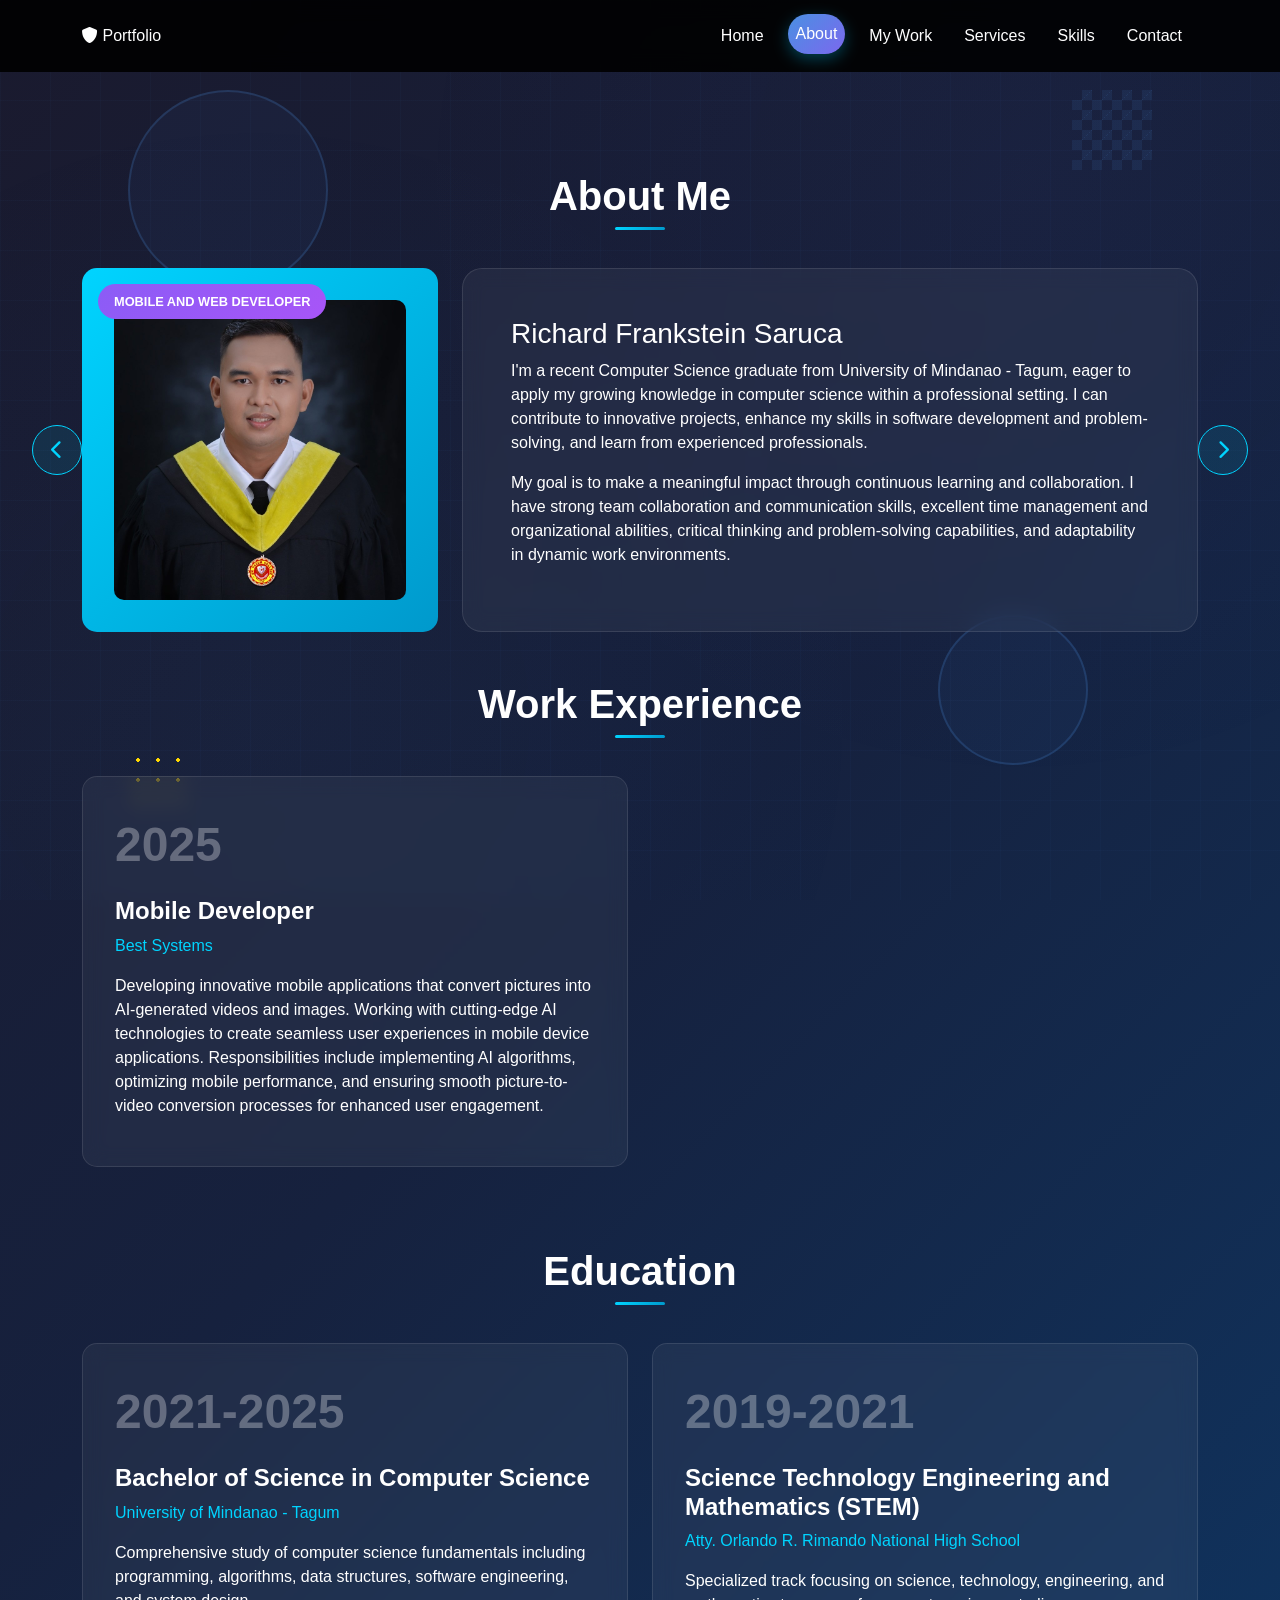
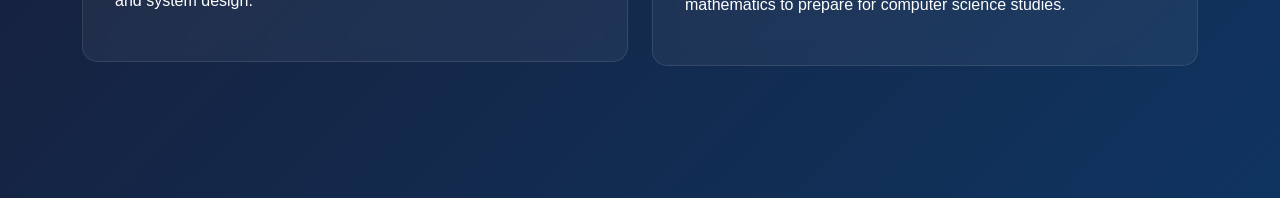
==== about.html @ fc4f5a8f "Initial commit: Portfolio website for Richard Frankstein Saruca" ====
<!DOCTYPE html>
<html lang="en">
  <head>
    <meta charset="UTF-8" />
    <meta name="viewport" content="width=device-width, initial-scale=1.0" />
    <title>About Me - Portfolio</title>
    <link
      href="https://cdn.jsdelivr.net/npm/bootstrap@5.3.0/dist/css/bootstrap.min.css"
      rel="stylesheet"
    />
    <link
      href="https://cdnjs.cloudflare.com/ajax/libs/font-awesome/6.0.0/css/all.min.css"
      rel="stylesheet"
    />
    <link href="styles.css" rel="stylesheet" />
  </head>
  <body>
    <!-- Navigation -->
    <nav class="navbar navbar-expand-lg navbar-dark fixed-top">
      <div class="container
        <a class="navbar-brand" href="index.html">
          <div class="logo">
            <i class="fas fa-shield-alt"></i>
            <span>Portfolio</span>
          </div>
        </a>
        <button
          class="navbar-toggler"
          type="button"
          data-bs-toggle="collapse"
          data-bs-target="#navbarNav"
        >
          <span class="navbar-toggler-icon"></span>
        </button>
        <div class="collapse navbar-collapse" id="navbarNav">
          <ul class="navbar-nav ms-auto">
            <li class="nav-item">
              <a class="nav-link" href="index.html">Home</a>
            </li>
            <li class="nav-item">
              <a class="nav-link active" href="about.html">About</a>
            </li>
            <li class="nav-item">
              <a class="nav-link" href="portfolio.html">My Work</a>
            </li>
            <li class="nav-item">
              <a class="nav-link" href="services.html">Services</a>
            </li>
            <li class="nav-item">
              <a class="nav-link" href="skills.html">Skills</a>
            </li>
            <li class="nav-item">
              <a class="nav-link" href="contact.html">Contact</a>
            </li>
          </ul>
        </div>
      </div>
    </nav>

    <!-- About Section -->
    <section class="about-section">
      <div class="container">
        <h2 class="section-title">About Me</h2>
        <div class="row align-items-center">
          <div class="col-lg-4">
            <div class="profile-card">
              <img
                src="Images/graduation_picture.jpg"
                alt="Richard Frankstein Saruca"
                class="img-fluid"
              />
              <div class="experience-badge">MOBILE AND WEB DEVELOPER</div>
            </div>
          </div>
          <div class="col-lg-8">
            <div class="about-card-main">
              <h3>Richard Frankstein Saruca</h3>
              <p>
                I'm a recent Computer Science graduate from University of Mindanao - Tagum, eager to
                apply my growing knowledge in computer science within a professional setting. I can
                contribute to innovative projects, enhance my skills in software development and
                problem-solving, and learn from experienced professionals.
              </p>
              <p>
                My goal is to make a meaningful impact through continuous learning and
                collaboration. I have strong team collaboration and communication skills, excellent
                time management and organizational abilities, critical thinking and problem-solving
                capabilities, and adaptability in dynamic work environments.
              </p>
            </div>
          </div>
        </div>

        <!-- Work Experience Section -->
        <div class="row mt-5">
          <div class="col-12">
            <h2 class="section-title text-center mb-5">Work Experience</h2>
          </div>
          <div class="col-md-6">
            <div class="timeline-card">
              <div class="timeline-year">2025</div>
              <h4 class="timeline-title">Mobile Developer</h4>
              <div class="timeline-location">Best Systems</div>
              <p>
                Developing innovative mobile applications that convert pictures into AI-generated videos and images. 
                Working with cutting-edge AI technologies to create seamless user experiences in mobile device applications.
                Responsibilities include implementing AI algorithms, optimizing mobile performance, and ensuring smooth 
                picture-to-video conversion processes for enhanced user engagement.
              </p>
            </div>
          </div>
        </div>

        <!-- Education Section -->
        <div class="row mt-5">
          <div class="col-12">
            <h3 class="section-title">Education</h3>
          </div>
          <div class="col-md-6">
            <div class="timeline-card">
              <div class="timeline-year">2021-2025</div>
              <h4 class="timeline-title">Bachelor of Science in Computer Science</h4>
              <div class="timeline-location">University of Mindanao - Tagum</div>
              <p>
                Comprehensive study of computer science fundamentals including programming,
                algorithms, data structures, software engineering, and system design.
              </p>
            </div>
          </div>
          <div class="col-md-6">
            <div class="timeline-card">
              <div class="timeline-year">2019-2021</div>
              <h4 class="timeline-title">Science Technology Engineering and Mathematics (STEM)</h4>
              <div class="timeline-location">Atty. Orlando R. Rimando National High School</div>
              <p>
                Specialized track focusing on science, technology, engineering, and mathematics to
                prepare for computer science studies.
              </p>
            </div>
          </div>
        </div>
      </div>
    </section>

    <!-- Navigation Arrows -->
    <div class="nav-arrow left" onclick="window.location.href='index.html'">
      <i class="fas fa-chevron-left"></i>
    </div>
    <div class="nav-arrow right" onclick="window.location.href='portfolio.html'">
      <i class="fas fa-chevron-right"></i>
    </div>

    <!-- Background Elements -->
    <div class="bg-elements">
      <div class="circle circle-1"></div>
      <div class="circle circle-2"></div>
      <div class="dots-square dots-square-1"></div>
      <div class="dots-square dots-square-2"></div>
      <div class="tech-grid"></div>
    </div>

    <script src="https://cdn.jsdelivr.net/npm/bootstrap@5.3.0/dist/js/bootstrap.bundle.min.js"></script>
    <script src="interactive.js"></script>
  </body>
</html>
---- styles.css ----
/* Reset and Base Styles */
* {
  margin: 0;
  padding: 0;
  box-sizing: border-box;
}

:root {
  --primary-color: #4a90e2;
  --secondary-color: #7b68ee;
  --accent-color: #ff6b35;
  --success-color: #10b981;
  --warning-color: #f59e0b;
  --danger-color: #ef4444;
}

body {
  font-family: "Inter", -apple-system, BlinkMacSystemFont, "Segoe UI", Roboto, sans-serif;
  background: linear-gradient(135deg, #1a1a2e 0%, #16213e 50%, #0f3460 100%);
  color: #ffffff;
  overflow-x: hidden;
  min-height: 100vh;
  transition: all 0.3s ease;
}

/* Static Background */
body::before {
  content: "";
  position: fixed;
  top: 0;
  left: 0;
  width: 100%;
  height: 100%;
  background: radial-gradient(circle at 20% 80%, rgba(74, 144, 226, 0.03) 0%, transparent 50%),
    radial-gradient(circle at 80% 20%, rgba(123, 104, 238, 0.03) 0%, transparent 50%);
  z-index: -2;
}

/* Navigation */
.navbar {
  background: rgba(0, 0, 0, 0.9);
  backdrop-filter: blur(10px);
  padding: 1rem 0;
  z-index: 1000;
  position: relative;
  overflow: hidden;
}

.navbar::before {
  content: "";
  position: absolute;
  top: 0;
  left: -100%;
  width: 100%;
  height: 100%;
  background: linear-gradient(90deg, transparent, rgba(0, 212, 255, 0.1), transparent);
  transition: left 0.5s ease;
}

.navbar:hover::before {
  left: 100%;
}

.navbar-brand .logo {
  display: flex;
  align-items: center;
  gap: 0.5rem;
  font-size: 1.5rem;
  font-weight: 700;
  color: #ffffff;
  text-decoration: none;
  transition: all 0.3s ease;
  position: relative;
}

.navbar-brand .logo:hover {
  transform: scale(1.05);
  text-shadow: 0 0 20px rgba(0, 212, 255, 0.5);
}

.navbar-brand .logo i {
  color: var(--primary-color);
  font-size: 1.8rem;
  transition: all 0.3s ease;
}

.navbar-nav .nav-link {
  color: #ffffff !important;
  font-weight: 500;
  margin: 0 0.5rem;
  transition: all 0.3s ease;
  position: relative;
  padding: 0.5rem 1rem;
  border-radius: 25px;
}

.navbar-nav .nav-link::before {
  content: "";
  position: absolute;
  top: 0;
  left: 0;
  width: 0;
  height: 100%;
  background: linear-gradient(135deg, var(--primary-color), var(--secondary-color));
  border-radius: 25px;
  transition: width 0.3s ease;
  z-index: -1;
}

.navbar-nav .nav-link:hover::before,
.navbar-nav .nav-link.active::before {
  width: 100%;
}

.navbar-nav .nav-link:hover,
.navbar-nav .nav-link.active {
  color: #ffffff !important;
  transform: translateY(-2px);
  box-shadow: 0 5px 15px rgba(0, 212, 255, 0.3);
}

/* Hero Section */
.hero-section {
  position: relative;
  padding: 100px 0;
  min-height: 100vh;
  display: flex;
  align-items: center;
}

.profile-image-container {
  position: relative;
  display: flex;
  justify-content: center;
  align-items: center;
}

.profile-bg {
  position: absolute;
  width: 400px;
  height: 500px;
  background: linear-gradient(135deg, #00d4ff, #0099cc);
  border-radius: 20px;
  transform: rotate(-5deg);
  opacity: 0.8;
}

.profile-image {
  width: 350px;
  height: 450px;
  object-fit: cover;
  border-radius: 15px;
  position: relative;
  z-index: 2;
  box-shadow: 0 20px 40px rgba(0, 0, 0, 0.3);
}

.tech-line {
  position: absolute;
  background: linear-gradient(90deg, transparent, rgba(74, 144, 226, 0.3), transparent);
  height: 1px;
  animation: techScan 3s ease-in-out infinite;
}

.tech-line-1 {
  width: 200px;
  top: 25%;
  left: 10%;
  animation-delay: 0s;
}

.tech-line-2 {
  width: 150px;
  top: 65%;
  right: 10%;
  animation-delay: 1.5s;
}

.tech-line-3 {
  width: 100px;
  bottom: 30%;
  left: 20%;
  animation-delay: 3s;
}

.dots-pattern {
  position: absolute;
  top: 60%;
  left: 5%;
  width: 50px;
  height: 50px;
  background-image: radial-gradient(circle, #ffffff 2px, transparent 2px);
  background-size: 10px 10px;
  opacity: 0.6;
}

@keyframes techScan {
  0% {
    opacity: 0;
    transform: translateX(-100%);
  }
  50% {
    opacity: 1;
  }
  100% {
    opacity: 0;
    transform: translateX(100%);
  }
}

@keyframes techPulse {
  0%,
  100% {
    opacity: 0.3;
    transform: scale(1);
  }
  50% {
    opacity: 0.6;
    transform: scale(1.05);
  }
}

@keyframes gridMove {
  0% {
    transform: translate(0, 0);
  }
  100% {
    transform: translate(50px, 50px);
  }
}

@keyframes techRotate {
  0% {
    transform: rotate(0deg);
  }
  100% {
    transform: rotate(360deg);
  }
}

/* Hero Content */
.hero-content {
  padding: 2rem 0;
}

.role-badge {
  display: inline-block;
  background: linear-gradient(135deg, #8b5cf6, #a855f7);
  color: #ffffff;
  padding: 0.5rem 1rem;
  border-radius: 25px;
  font-size: 0.9rem;
  font-weight: 600;
  margin-bottom: 1rem;
}

.hero-title {
  font-size: 3rem;
  font-weight: 700;
  margin-bottom: 0.5rem;
  color: #ffffff;
}

.hero-name {
  font-size: 4rem;
  font-weight: 800;
  background: linear-gradient(135deg, #00d4ff, #00a8cc);
  -webkit-background-clip: text;
  -webkit-text-fill-color: transparent;
  background-clip: text;
  margin-bottom: 2rem;
}

.btn-hire {
  background: linear-gradient(135deg, var(--primary-color), var(--secondary-color));
  border: none;
  padding: 1rem 2rem;
  border-radius: 50px;
  font-weight: 600;
  font-size: 1.1rem;
  margin-bottom: 2rem;
  transition: all 0.3s ease;
  position: relative;
  overflow: hidden;
  cursor: pointer;
}

.btn-hire::before {
  content: "";
  position: absolute;
  top: 0;
  left: -100%;
  width: 100%;
  height: 100%;
  background: linear-gradient(90deg, transparent, rgba(255, 255, 255, 0.2), transparent);
  transition: left 0.5s ease;
}

.btn-hire:hover::before {
  left: 100%;
}

.btn-hire:hover {
  transform: translateY(-3px) scale(1.05);
  box-shadow: 0 15px 40px rgba(0, 212, 255, 0.4);
  background: linear-gradient(135deg, var(--secondary-color), var(--accent-color));
}

.btn-hire:active {
  transform: translateY(-1px) scale(1.02);
  box-shadow: 0 8px 25px rgba(0, 212, 255, 0.3);
}

.about-card {
  background: rgba(255, 255, 255, 0.05);
  backdrop-filter: blur(10px);
  border: 1px solid rgba(255, 255, 255, 0.1);
  border-radius: 15px;
  padding: 2rem;
  position: relative;
  transition: all 0.3s ease;
  overflow: hidden;
}

.about-card::before {
  content: "";
  position: absolute;
  top: 0;
  left: 0;
  width: 100%;
  height: 100%;
  background: linear-gradient(135deg, rgba(0, 212, 255, 0.05), rgba(139, 92, 246, 0.05));
  opacity: 0;
  transition: opacity 0.3s ease;
  z-index: -1;
}

.about-card:hover::before {
  opacity: 1;
}

.about-card:hover {
  transform: translateY(-5px);
  box-shadow: 0 20px 40px rgba(0, 212, 255, 0.2);
  border-color: rgba(0, 212, 255, 0.3);
}

.about-card h3 {
  font-size: 1.5rem;
  font-weight: 700;
  margin-bottom: 1rem;
  color: #ffffff;
}

.about-card p {
  color: #cccccc;
  line-height: 1.6;
  font-size: 0.95rem;
}

/* Tech Background Elements */
.bg-elements {
  position: fixed;
  top: 0;
  left: 0;
  width: 100%;
  height: 100%;
  pointer-events: none;
  z-index: -1;
}

.tech-grid {
  position: absolute;
  width: 100%;
  height: 100%;
  background-image: linear-gradient(rgba(74, 144, 226, 0.03) 1px, transparent 1px),
    linear-gradient(90deg, rgba(74, 144, 226, 0.03) 1px, transparent 1px);
  background-size: 50px 50px;
  animation: gridMove 20s linear infinite;
}

.circle {
  position: absolute;
  border: 2px solid rgba(74, 144, 226, 0.2);
  border-radius: 50%;
  background: rgba(74, 144, 226, 0.05);
  animation: techPulse 4s ease-in-out infinite;
}

.circle-1 {
  width: 200px;
  height: 200px;
  top: 10%;
  left: 10%;
}

.circle-2 {
  width: 150px;
  height: 150px;
  bottom: 15%;
  right: 15%;
  animation-delay: 2s;
}

.circle-3 {
  width: 100px;
  height: 100px;
  top: 50%;
  left: 5%;
  animation-delay: 4s;
}

.dots-square {
  position: absolute;
  background-image: linear-gradient(45deg, rgba(74, 144, 226, 0.1) 25%, transparent 25%),
    linear-gradient(-45deg, rgba(74, 144, 226, 0.1) 25%, transparent 25%),
    linear-gradient(45deg, transparent 75%, rgba(74, 144, 226, 0.1) 75%),
    linear-gradient(-45deg, transparent 75%, rgba(74, 144, 226, 0.1) 75%);
  background-size: 20px 20px;
  background-position: 0 0, 0 10px, 10px -10px, -10px 0px;
  animation: techRotate 8s linear infinite;
}

.dots-square-1 {
  width: 80px;
  height: 80px;
  top: 10%;
  right: 10%;
}

.dots-square-2 {
  width: 60px;
  height: 60px;
  bottom: 10%;
  left: 10%;
  background-image: radial-gradient(circle, #ffd700 2px, transparent 2px);
}

.sparkle-bg {
  position: absolute;
  color: #ffffff;
  font-size: 1.2rem;
  animation: sparkle 3s infinite;
}

.sparkle-bg-1 {
  top: 15%;
  right: 20%;
  animation-delay: 0.5s;
}

.sparkle-bg-2 {
  bottom: 15%;
  left: 20%;
  animation-delay: 1s;
}

.sparkle-bg-3 {
  top: 50%;
  right: 5%;
  animation-delay: 1.5s;
}

@keyframes rotate {
  from {
    transform: rotate(0deg);
  }
  to {
    transform: rotate(360deg);
  }
}

/* About Page Styles */
.about-section {
  padding: 100px 0;
  min-height: 100vh;
}

.about-card-main {
  background: rgba(255, 255, 255, 0.05);
  backdrop-filter: blur(10px);
  border: 1px solid rgba(255, 255, 255, 0.1);
  border-radius: 20px;
  padding: 3rem;
  position: relative;
}

.section-title {
  font-size: 2.5rem;
  font-weight: 700;
  text-align: center;
  margin-bottom: 3rem;
  position: relative;
}

.section-title::after {
  content: "";
  position: absolute;
  bottom: -10px;
  left: 50%;
  transform: translateX(-50%);
  width: 50px;
  height: 3px;
  background: linear-gradient(135deg, #00d4ff, #0099cc);
  border-radius: 2px;
}

.profile-card {
  background: linear-gradient(135deg, #00d4ff, #0099cc);
  border-radius: 15px;
  padding: 2rem;
  position: relative;
  overflow: hidden;
}

.profile-card img {
  width: 100%;
  height: 300px;
  object-fit: cover;
  border-radius: 10px;
}

.experience-badge {
  position: absolute;
  background: linear-gradient(135deg, #8b5cf6, #a855f7);
  color: #ffffff;
  padding: 0.5rem 1rem;
  border-radius: 25px;
  font-size: 0.8rem;
  font-weight: 600;
  top: 1rem;
  left: 1rem;
}

.rating-badge {
  position: absolute;
  background: linear-gradient(135deg, #ff6b35, #f7931e);
  color: #ffffff;
  padding: 0.5rem 1rem;
  border-radius: 25px;
  font-size: 0.8rem;
  font-weight: 600;
  bottom: 1rem;
  right: 1rem;
}

.rating-badge i {
  color: #ffd700;
  margin-right: 0.25rem;
}

/* Education/Experience Page */
.education-experience-section {
  padding: 100px 0;
  min-height: 100vh;
}

.timeline-card {
  background: rgba(255, 255, 255, 0.05);
  backdrop-filter: blur(10px);
  border: 1px solid rgba(255, 255, 255, 0.1);
  border-radius: 15px;
  padding: 2rem;
  margin-bottom: 2rem;
  transition: all 0.3s ease;
}

.timeline-card:hover {
  transform: translateY(-5px);
  box-shadow: 0 10px 30px rgba(0, 0, 0, 0.3);
}

.timeline-card.active {
  background: rgba(0, 212, 255, 0.1);
  border-color: #00d4ff;
}

.timeline-year {
  font-size: 3rem;
  font-weight: 800;
  color: rgba(255, 255, 255, 0.3);
  margin-bottom: 1rem;
}

.timeline-title {
  font-size: 1.5rem;
  font-weight: 700;
  color: #ffffff;
  margin-bottom: 0.5rem;
}

.timeline-location {
  color: #00d4ff;
  font-weight: 500;
  margin-bottom: 1rem;
}

.experience-item {
  background: rgba(255, 255, 255, 0.05);
  backdrop-filter: blur(10px);
  border: 1px solid rgba(255, 255, 255, 0.1);
  border-radius: 10px;
  padding: 1.5rem;
  margin-bottom: 1rem;
  display: flex;
  align-items: center;
  gap: 1rem;
}

.experience-number {
  background: rgba(255, 255, 255, 0.1);
  color: #ffffff;
  width: 40px;
  height: 40px;
  border-radius: 8px;
  display: flex;
  align-items: center;
  justify-content: center;
  font-weight: 700;
  font-size: 1.1rem;
}

.experience-details h4 {
  color: #ffffff;
  font-weight: 600;
  margin-bottom: 0.25rem;
}

.experience-details .company {
  color: #00d4ff;
  font-weight: 500;
  margin-bottom: 0.25rem;
}

.experience-details .duration {
  color: #cccccc;
  font-size: 0.9rem;
}

/* Portfolio Page */
.portfolio-section {
  padding: 100px 0;
  min-height: 100vh;
}

.filter-buttons {
  display: flex;
  justify-content: center;
  gap: 1rem;
  margin-bottom: 3rem;
  flex-wrap: wrap;
}

.filter-btn {
  background: rgba(255, 255, 255, 0.05);
  border: 1px solid rgba(255, 255, 255, 0.1);
  color: #ffffff;
  padding: 0.75rem 1.5rem;
  border-radius: 25px;
  font-weight: 500;
  transition: all 0.3s ease;
  cursor: pointer;
}

.filter-btn:hover,
.filter-btn.active {
  background: linear-gradient(135deg, #00d4ff, #0099cc);
  border-color: #00d4ff;
  transform: translateY(-2px);
}

.portfolio-grid {
  display: grid;
  grid-template-columns: repeat(auto-fit, minmax(300px, 1fr));
  gap: 2rem;
  margin-bottom: 3rem;
}

.portfolio-item {
  background: rgba(255, 255, 255, 0.05);
  backdrop-filter: blur(10px);
  border: 1px solid rgba(255, 255, 255, 0.1);
  border-radius: 15px;
  overflow: hidden;
  transition: all 0.3s ease;
  cursor: pointer;
  position: relative;
}

.portfolio-item::before {
  content: "";
  position: absolute;
  top: 0;
  left: 0;
  width: 100%;
  height: 100%;
  background: linear-gradient(135deg, rgba(0, 212, 255, 0.1), rgba(139, 92, 246, 0.1));
  opacity: 0;
  transition: opacity 0.3s ease;
  z-index: 1;
}

.portfolio-item:hover::before {
  opacity: 1;
}

.portfolio-item:hover {
  transform: translateY(-10px) scale(1.02);
  box-shadow: 0 25px 50px rgba(0, 212, 255, 0.3);
  border-color: rgba(0, 212, 255, 0.5);
}

.portfolio-item img {
  transition: transform 0.3s ease;
}

.portfolio-item:hover img {
  transform: scale(1.1);
}

.portfolio-item img {
  width: 100%;
  height: 250px;
  object-fit: cover;
}

.portfolio-item-content {
  padding: 1.5rem;
}

.portfolio-item h4 {
  color: #ffffff;
  font-weight: 600;
  margin-bottom: 0.5rem;
}

.portfolio-item p {
  color: #cccccc;
  font-size: 0.9rem;
}

/* Services Page */
.services-section {
  padding: 100px 0;
  min-height: 100vh;
}

.service-card {
  background: rgba(255, 255, 255, 0.05);
  backdrop-filter: blur(10px);
  border: 1px solid rgba(255, 255, 255, 0.1);
  border-radius: 15px;
  padding: 2rem;
  text-align: center;
  transition: all 0.3s ease;
  height: 100%;
  position: relative;
  overflow: hidden;
}

.service-card::before {
  content: "";
  position: absolute;
  top: 0;
  left: 0;
  width: 100%;
  height: 100%;
  background: linear-gradient(135deg, rgba(0, 212, 255, 0.1), rgba(139, 92, 246, 0.1));
  opacity: 0;
  transition: all 0.3s ease;
  z-index: -1;
}

.service-card:hover::before {
  opacity: 1;
}

.service-card:hover {
  transform: translateY(-10px) scale(1.02);
  box-shadow: 0 25px 50px rgba(0, 212, 255, 0.3);
  border-color: rgba(0, 212, 255, 0.5);
}

.service-icon {
  width: 80px;
  height: 80px;
  border-radius: 50%;
  display: flex;
  align-items: center;
  justify-content: center;
  margin: 0 auto 1.5rem;
  font-size: 2rem;
  color: #ffffff;
  transition: all 0.3s ease;
  position: relative;
  overflow: hidden;
}

.service-icon::before {
  content: "";
  position: absolute;
  top: 0;
  left: 0;
  width: 100%;
  height: 100%;
  background: linear-gradient(45deg, rgba(255, 255, 255, 0.2), transparent);
  transform: translateX(-100%);
  transition: transform 0.5s ease;
}

.service-card:hover .service-icon::before {
  transform: translateX(100%);
}

.service-card:hover .service-icon {
  transform: scale(1.1) rotate(5deg);
  box-shadow: 0 10px 30px rgba(0, 0, 0, 0.3);
}

.service-icon.website {
  background: linear-gradient(135deg, var(--primary-color), #0099cc);
}
.service-icon.mobile {
  background: linear-gradient(135deg, var(--secondary-color), #a855f7);
}
.service-icon.mobile-app {
  background: linear-gradient(135deg, var(--success-color), #059669);
}
.service-icon.development {
  background: linear-gradient(135deg, var(--warning-color), #d97706);
}

.service-card h3 {
  color: #ffffff;
  font-weight: 600;
  margin-bottom: 1rem;
}

.service-card p {
  color: #cccccc;
  line-height: 1.6;
}

/* Skills Page */
.skills-section {
  padding: 100px 0;
  min-height: 100vh;
}

.stats-card {
  background: rgba(255, 255, 255, 0.05);
  backdrop-filter: blur(10px);
  border: 1px solid rgba(255, 255, 255, 0.1);
  border-radius: 15px;
  padding: 2rem;
  text-align: center;
  transition: all 0.3s ease;
}

.stats-card:hover {
  transform: translateY(-5px);
  box-shadow: 0 10px 30px rgba(0, 0, 0, 0.3);
}

.stats-icon {
  width: 60px;
  height: 60px;
  border-radius: 50%;
  background: linear-gradient(135deg, #ffd700, #ffb347);
  display: flex;
  align-items: center;
  justify-content: center;
  margin: 0 auto 1rem;
  font-size: 1.5rem;
  color: #ffffff;
}

.stats-number {
  font-size: 2.5rem;
  font-weight: 800;
  color: #ffffff;
  margin-bottom: 0.5rem;
}

.stats-label {
  color: #cccccc;
  font-weight: 500;
}

.skill-item {
  background: rgba(255, 255, 255, 0.05);
  backdrop-filter: blur(10px);
  border: 1px solid rgba(255, 255, 255, 0.1);
  border-radius: 10px;
  padding: 1.5rem;
  margin-bottom: 1rem;
  transition: all 0.3s ease;
}

.skill-item:hover {
  transform: translateY(-2px);
  box-shadow: 0 5px 15px rgba(0, 0, 0, 0.2);
}

.skill-header {
  display: flex;
  align-items: center;
  gap: 1rem;
  margin-bottom: 1rem;
}

.skill-logo {
  width: 40px;
  height: 40px;
  border-radius: 8px;
  display: flex;
  align-items: center;
  justify-content: center;
  font-weight: 700;
  color: #ffffff;
}

.skill-logo.figma {
  background: linear-gradient(135deg, #f24e1e, #ff7262);
}
.skill-logo.photoshop {
  background: linear-gradient(135deg, #00d4ff, #0099cc);
}
.skill-logo.illustrator {
  background: linear-gradient(135deg, #ff9500, #ff6b00);
}
.skill-logo.aftereffects {
  background: linear-gradient(135deg, #8b5cf6, #a855f7);
}
.skill-logo.coreldraw {
  background: linear-gradient(135deg, #10b981, #059669);
}
.skill-logo.premiere {
  background: linear-gradient(135deg, #ef4444, #dc2626);
}

.skill-name {
  color: #ffffff;
  font-weight: 600;
  font-size: 1.1rem;
}

.skill-percentage {
  color: #00d4ff;
  font-weight: 700;
  margin-left: auto;
}

.skill-bar {
  width: 100%;
  height: 8px;
  background: rgba(255, 255, 255, 0.1);
  border-radius: 4px;
  overflow: hidden;
}

.skill-progress {
  height: 100%;
  background: linear-gradient(135deg, #00d4ff, #0099cc);
  border-radius: 4px;
  transition: width 1s ease;
}

.skills-categories {
  margin-top: 2rem;
}

.skill-category {
  margin-bottom: 1.5rem;
  padding: 1rem;
  background: rgba(255, 255, 255, 0.05);
  border-radius: 10px;
  border: 1px solid rgba(255, 255, 255, 0.1);
  transition: all 0.3s ease;
}

.skill-category:hover {
  transform: translateY(-2px);
  box-shadow: 0 10px 25px rgba(0, 212, 255, 0.2);
  border-color: rgba(0, 212, 255, 0.3);
}

.skill-category h4 {
  color: var(--primary-color);
  font-size: 1.1rem;
  margin-bottom: 0.5rem;
  display: flex;
  align-items: center;
  gap: 0.5rem;
}

.skill-category h4 i {
  color: var(--secondary-color);
}

.skill-category p {
  color: #cccccc;
  margin: 0;
  font-size: 0.95rem;
}

/* Navigation Arrows */
.nav-arrow {
  position: fixed;
  top: 50%;
  transform: translateY(-50%);
  width: 50px;
  height: 50px;
  background: rgba(0, 212, 255, 0.1);
  border: 1px solid #00d4ff;
  border-radius: 50%;
  display: flex;
  align-items: center;
  justify-content: center;
  color: #00d4ff;
  font-size: 1.2rem;
  cursor: pointer;
  transition: all 0.3s ease;
  z-index: 100;
}

.nav-arrow:hover {
  background: #00d4ff;
  color: #ffffff;
  transform: translateY(-50%) scale(1.1);
}

.nav-arrow.left {
  left: 2rem;
}

.nav-arrow.right {
  right: 2rem;
}

/* Footer */
.footer {
  background: rgba(0, 0, 0, 0.9);
  backdrop-filter: blur(10px);
  padding: 2rem 0;
  text-align: center;
  border-top: 1px solid rgba(255, 255, 255, 0.1);
}

.footer p {
  color: #cccccc;
  margin: 0;
}

/* Additional Styles for New Elements */

/* Service Image */
.service-image-container {
  position: relative;
  display: flex;
  justify-content: center;
  align-items: center;
  margin-top: 2rem;
}

.service-bg {
  position: absolute;
  width: 300px;
  height: 400px;
  background: linear-gradient(135deg, #00d4ff, #0099cc);
  border-radius: 20px;
  transform: rotate(-5deg);
  opacity: 0.8;
  z-index: 1;
}

.service-image {
  width: 280px;
  height: 350px;
  object-fit: cover;
  border-radius: 15px;
  position: relative;
  z-index: 2;
  box-shadow: 0 20px 40px rgba(0, 0, 0, 0.3);
}

/* Bottom Navigation */
.bottom-nav {
  position: fixed;
  bottom: 2rem;
  left: 0;
  right: 0;
  z-index: 100;
}

.nav-icon {
  width: 50px;
  height: 50px;
  border-radius: 50%;
  background: rgba(255, 255, 255, 0.1);
  display: flex;
  align-items: center;
  justify-content: center;
  color: #ffffff;
  font-size: 1.2rem;
  transition: all 0.3s ease;
}

.nav-icon:hover {
  background: #00d4ff;
  transform: scale(1.1);
}

.nav-arrows {
  display: flex;
  gap: 1rem;
  justify-content: flex-end;
}

.nav-arrow-btn {
  width: 40px;
  height: 40px;
  border-radius: 50%;
  background: rgba(0, 212, 255, 0.1);
  border: 1px solid #00d4ff;
  color: #00d4ff;
  display: flex;
  align-items: center;
  justify-content: center;
  transition: all 0.3s ease;
  cursor: pointer;
}

.nav-arrow-btn:hover {
  background: #00d4ff;
  color: #ffffff;
  transform: scale(1.1);
}

/* Skills Grid */
.skills-grid {
  display: flex;
  flex-direction: column;
  gap: 1rem;
}

.skills-description {
  background: rgba(255, 255, 255, 0.05);
  backdrop-filter: blur(10px);
  border: 1px solid rgba(255, 255, 255, 0.1);
  border-radius: 15px;
  padding: 2rem;
  height: fit-content;
}

.skills-description p {
  color: #cccccc;
  line-height: 1.6;
  margin-bottom: 1rem;
}

/* Skill Icons */
.skills-icons {
  margin-top: 2rem;
}

.skill-icon-item {
  text-align: center;
}

.skill-icon {
  width: 50px;
  height: 50px;
  border-radius: 50%;
  display: flex;
  align-items: center;
  justify-content: center;
  margin: 0 auto 0.5rem;
  font-size: 1.2rem;
  color: #ffffff;
  font-weight: 700;
}

.skill-icon.figma {
  background: linear-gradient(135deg, #f24e1e, #ff7262);
}
.skill-icon.photoshop {
  background: linear-gradient(135deg, #00d4ff, #0099cc);
}
.skill-icon.illustrator {
  background: linear-gradient(135deg, #ff9500, #ff6b00);
}
.skill-icon.aftereffects {
  background: linear-gradient(135deg, #8b5cf6, #a855f7);
}

.skill-icon-item small {
  color: #cccccc;
  font-size: 0.8rem;
}

/* Pagination Dots */
.pagination-dots {
  position: fixed;
  bottom: 2rem;
  left: 50%;
  transform: translateX(-50%);
  display: flex;
  gap: 0.5rem;
  z-index: 100;
}

.dot {
  width: 10px;
  height: 10px;
  border-radius: 50%;
  background: rgba(255, 255, 255, 0.3);
  transition: all 0.3s ease;
  cursor: pointer;
}

.dot.active {
  background: #00d4ff;
  transform: scale(1.2);
}

/* Contact Section */
.contact-section {
  padding: 100px 0;
  min-height: 100vh;
}

.contact-form-container {
  background: rgba(255, 255, 255, 0.05);
  backdrop-filter: blur(10px);
  border: 1px solid rgba(255, 255, 255, 0.1);
  border-radius: 20px;
  padding: 3rem;
}

.contact-form .form-control {
  background: rgba(255, 255, 255, 0.05);
  border: 1px solid rgba(255, 255, 255, 0.1);
  border-radius: 10px;
  color: #ffffff;
  padding: 1rem;
  font-size: 1rem;
}

.contact-form .form-control:focus {
  background: rgba(255, 255, 255, 0.1);
  border-color: #00d4ff;
  box-shadow: 0 0 0 0.2rem rgba(0, 212, 255, 0.25);
  color: #ffffff;
}

.contact-form .form-control::placeholder {
  color: #cccccc;
}

.contact-info-card {
  background: rgba(255, 255, 255, 0.05);
  backdrop-filter: blur(10px);
  border: 1px solid rgba(255, 255, 255, 0.1);
  border-radius: 15px;
  padding: 2rem;
  transition: all 0.3s ease;
}

.contact-info-card:hover {
  transform: translateY(-5px);
  box-shadow: 0 10px 30px rgba(0, 0, 0, 0.3);
}

.contact-icon {
  width: 60px;
  height: 60px;
  border-radius: 50%;
  background: linear-gradient(135deg, #00d4ff, #0099cc);
  display: flex;
  align-items: center;
  justify-content: center;
  margin: 0 auto 1rem;
  font-size: 1.5rem;
  color: #ffffff;
}

.contact-info-card h4 {
  color: #ffffff;
  font-weight: 600;
  margin-bottom: 0.5rem;
}

.contact-info-card p {
  color: #cccccc;
  margin: 0;
}

/* Social Media */
.social-media-section {
  margin-top: 3rem;
  padding-top: 2rem;
  border-top: 1px solid rgba(255, 255, 255, 0.1);
}

.social-media-section h4 {
  color: #ffffff;
  font-weight: 600;
  margin-bottom: 1.5rem;
}

.social-icons {
  display: flex;
  justify-content: center;
  gap: 1rem;
}

.social-icon {
  width: 50px;
  height: 50px;
  border-radius: 50%;
  display: flex;
  align-items: center;
  justify-content: center;
  font-size: 1.2rem;
  color: #ffffff;
  text-decoration: none;
  transition: all 0.3s ease;
}

.social-icon.facebook {
  background: #1877f2;
}
.social-icon.linkedin {
  background: #0077b5;
}
.social-icon.twitter {
  background: #1da1f2;
}
.social-icon.pinterest {
  background: #bd081c;
}

.social-icon.github {
  background: linear-gradient(135deg, #333, #24292e);
}

.social-icon.gitlab {
  background: linear-gradient(135deg, #fc6d26, #e24329);
}

.social-icon:hover {
  transform: translateY(-3px);
  box-shadow: 0 10px 20px rgba(0, 0, 0, 0.3);
  color: #ffffff;
}

/* Download Resume Button */
.btn-download {
  background: transparent;
  border: 2px solid #dc3545;
  color: #dc3545;
  padding: 0.75rem 1.5rem;
  border-radius: 50px;
  font-weight: 600;
  transition: all 0.3s ease;
}

.btn-download:hover {
  background: #dc3545;
  color: #ffffff;
  transform: translateY(-2px);
  box-shadow: 0 10px 30px rgba(220, 53, 69, 0.3);
}

/* Responsive Design */
@media (max-width: 768px) {
  .hero-title {
    font-size: 2rem;
  }

  .hero-name {
    font-size: 2.5rem;
  }

  .profile-image {
    width: 250px;
    height: 300px;
  }

  .profile-bg {
    width: 280px;
    height: 350px;
  }

  .section-title {
    font-size: 2rem;
  }

  .nav-arrow {
    display: none;
  }

  .filter-buttons {
    gap: 0.5rem;
  }

  .filter-btn {
    padding: 0.5rem 1rem;
    font-size: 0.9rem;
  }

  .service-image {
    width: 200px;
    height: 250px;
  }

  .service-bg {
    width: 220px;
    height: 280px;
  }

  .bottom-nav {
    position: relative;
    bottom: auto;
    margin-top: 3rem;
  }

  .contact-form-container {
    padding: 2rem;
  }
}

@media (max-width: 576px) {
  .hero-section {
    padding: 80px 0;
  }

  .about-section,
  .education-experience-section,
  .portfolio-section,
  .services-section,
  .skills-section {
    padding: 80px 0;
  }

  .hero-title {
    font-size: 1.5rem;
  }

  .hero-name {
    font-size: 2rem;
  }

  .profile-image {
    width: 200px;
    height: 250px;
  }

  .profile-bg {
    width: 230px;
    height: 280px;
  }
}
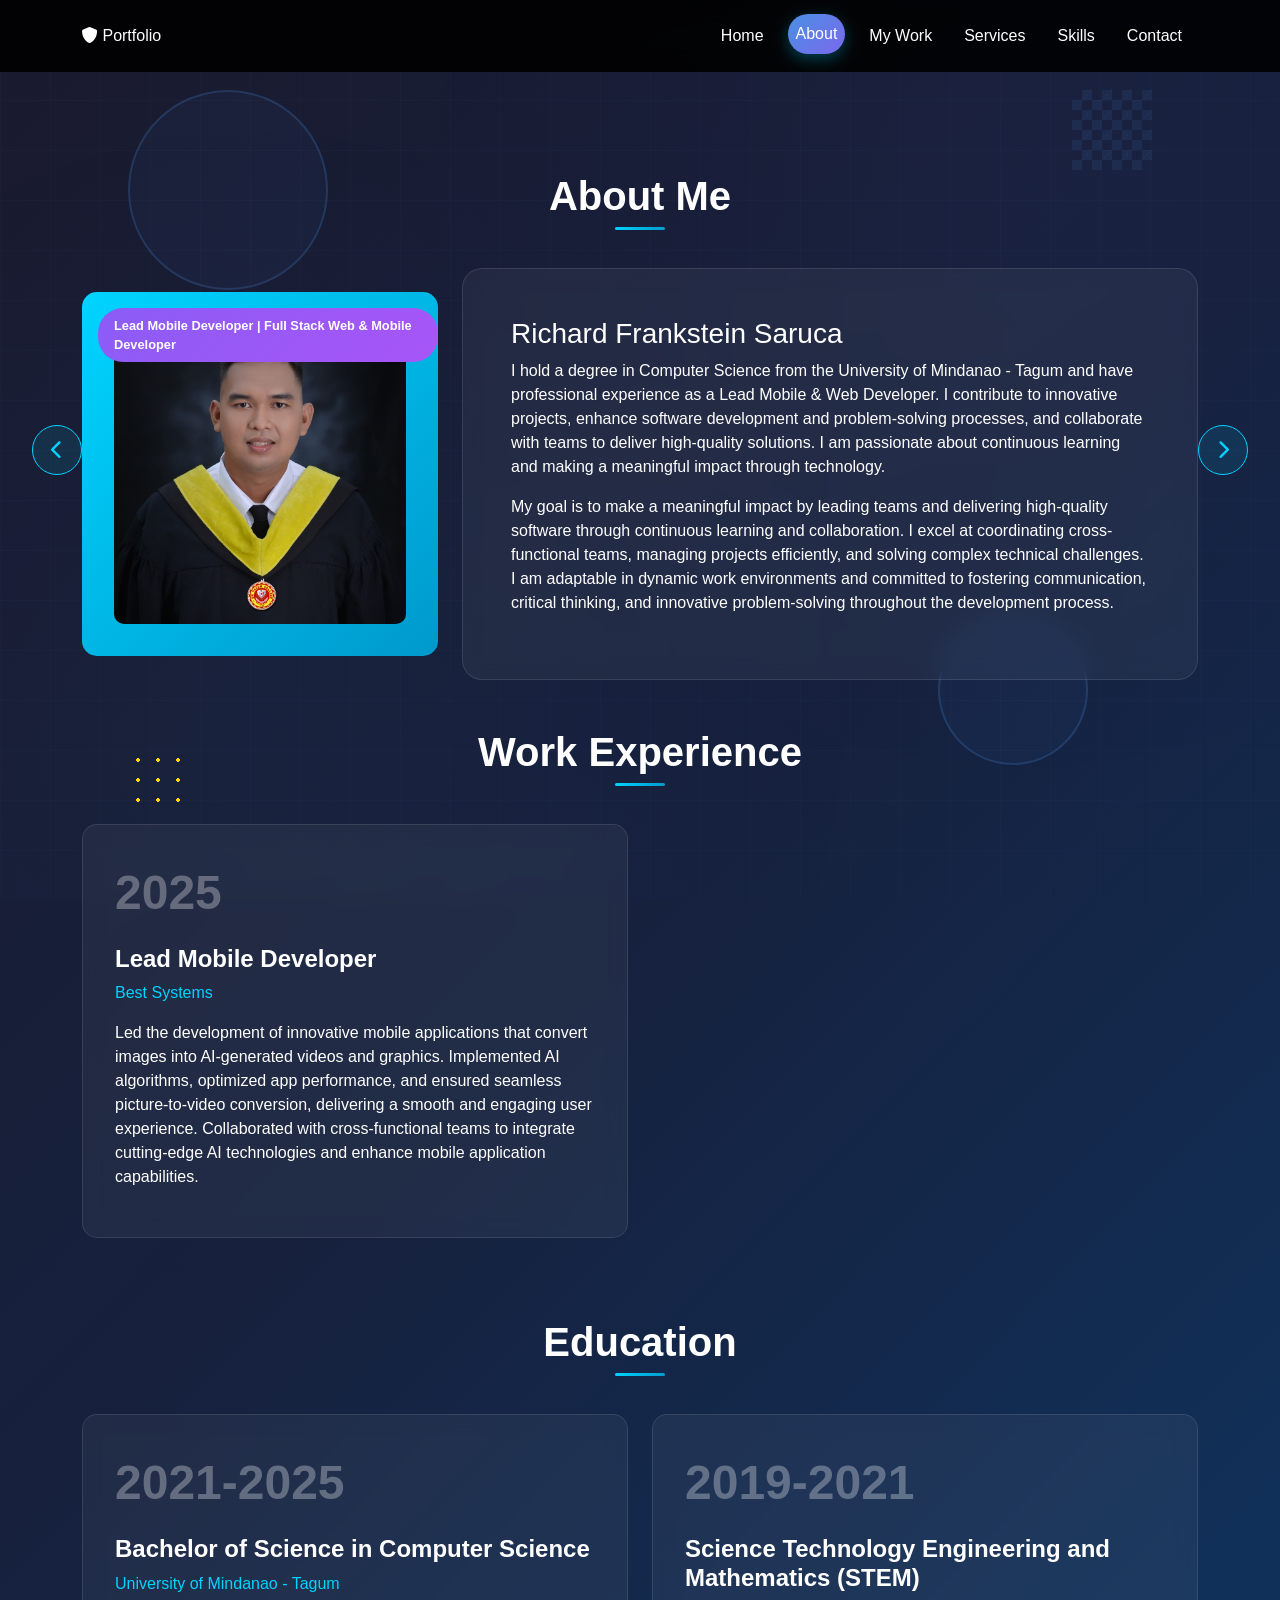
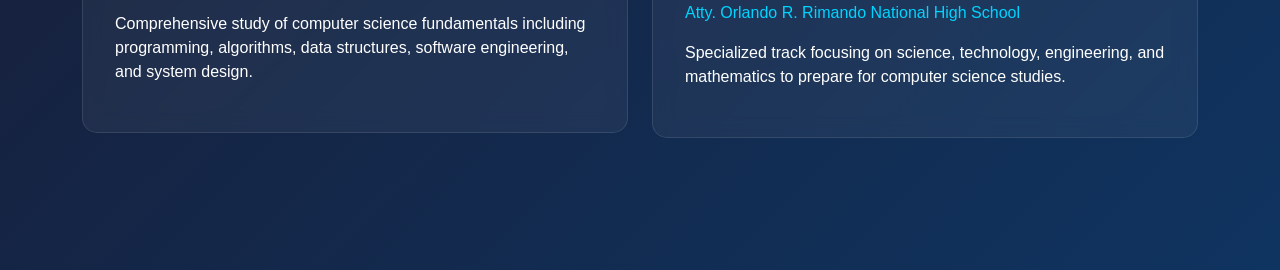
==== commit a6b61a0b: "fix" ====
--- a/about.html
+++ b/about.html
@@ -69,24 +69,19 @@
                 alt="Richard Frankstein Saruca"
                 class="img-fluid"
               />
-              <div class="experience-badge">MOBILE AND WEB DEVELOPER</div>
+              <div class="experience-badge"> Lead Mobile Developer | Full Stack Web & Mobile Developer</div>
             </div>
           </div>
           <div class="col-lg-8">
             <div class="about-card-main">
               <h3>Richard Frankstein Saruca</h3>
               <p>
-                I'm a recent Computer Science graduate from University of Mindanao - Tagum, eager to
-                apply my growing knowledge in computer science within a professional setting. I can
-                contribute to innovative projects, enhance my skills in software development and
-                problem-solving, and learn from experienced professionals.
+               I hold a degree in Computer Science from the University of Mindanao - Tagum and have professional experience as a Lead Mobile & Web Developer. I contribute to innovative projects, enhance software development and problem-solving processes, and collaborate with teams to deliver high-quality solutions. I am passionate about continuous learning and making a meaningful impact through technology.
               </p>
-              <p>
-                My goal is to make a meaningful impact through continuous learning and
-                collaboration. I have strong team collaboration and communication skills, excellent
-                time management and organizational abilities, critical thinking and problem-solving
-                capabilities, and adaptability in dynamic work environments.
-              </p>
+             <p>
+My goal is to make a meaningful impact by leading teams and delivering high-quality software through continuous learning and collaboration. I excel at coordinating cross-functional teams, managing projects efficiently, and solving complex technical challenges. I am adaptable in dynamic work environments and committed to fostering communication, critical thinking, and innovative problem-solving throughout the development process.
+</p>
+
             </div>
           </div>
         </div>
@@ -99,14 +94,11 @@
           <div class="col-md-6">
             <div class="timeline-card">
               <div class="timeline-year">2025</div>
-              <h4 class="timeline-title">Mobile Developer</h4>
+              <h4 class="timeline-title">Lead Mobile Developer</h4>
               <div class="timeline-location">Best Systems</div>
-              <p>
-                Developing innovative mobile applications that convert pictures into AI-generated videos and images. 
-                Working with cutting-edge AI technologies to create seamless user experiences in mobile device applications.
-                Responsibilities include implementing AI algorithms, optimizing mobile performance, and ensuring smooth 
-                picture-to-video conversion processes for enhanced user engagement.
-              </p>
+<p>
+Led the development of innovative mobile applications that convert images into AI-generated videos and graphics. Implemented AI algorithms, optimized app performance, and ensured seamless picture-to-video conversion, delivering a smooth and engaging user experience. Collaborated with cross-functional teams to integrate cutting-edge AI technologies and enhance mobile application capabilities.
+</p>
             </div>
           </div>
         </div>
--- a/styles.css
+++ b/styles.css
@@ -938,6 +938,28 @@
 .skill-logo.premiere {
   background: linear-gradient(135deg, #ef4444, #dc2626);
 }
+.skill-logo.java {
+  background: linear-gradient(135deg, #f89820, #ed8b00);
+}
+.skill-logo.cpp {
+  background: linear-gradient(135deg, #00599c, #004482);
+}
+.skill-logo.php {
+  background: linear-gradient(135deg, #777bb4, #4f5d95);
+}
+.skill-logo.python {
+  background: linear-gradient(135deg, #3776ab, #306998);
+}
+.skill-logo.javascript {
+  background: linear-gradient(135deg, #f7df1e, #f0db4f);
+  color: #000000;
+}
+.skill-logo.react {
+  background: linear-gradient(135deg, #61dafb, #00d8ff);
+}
+.skill-logo.flutter {
+  background: linear-gradient(135deg, #02569b, #42a5f5);
+}
 
 .skill-name {
   color: #ffffff;
